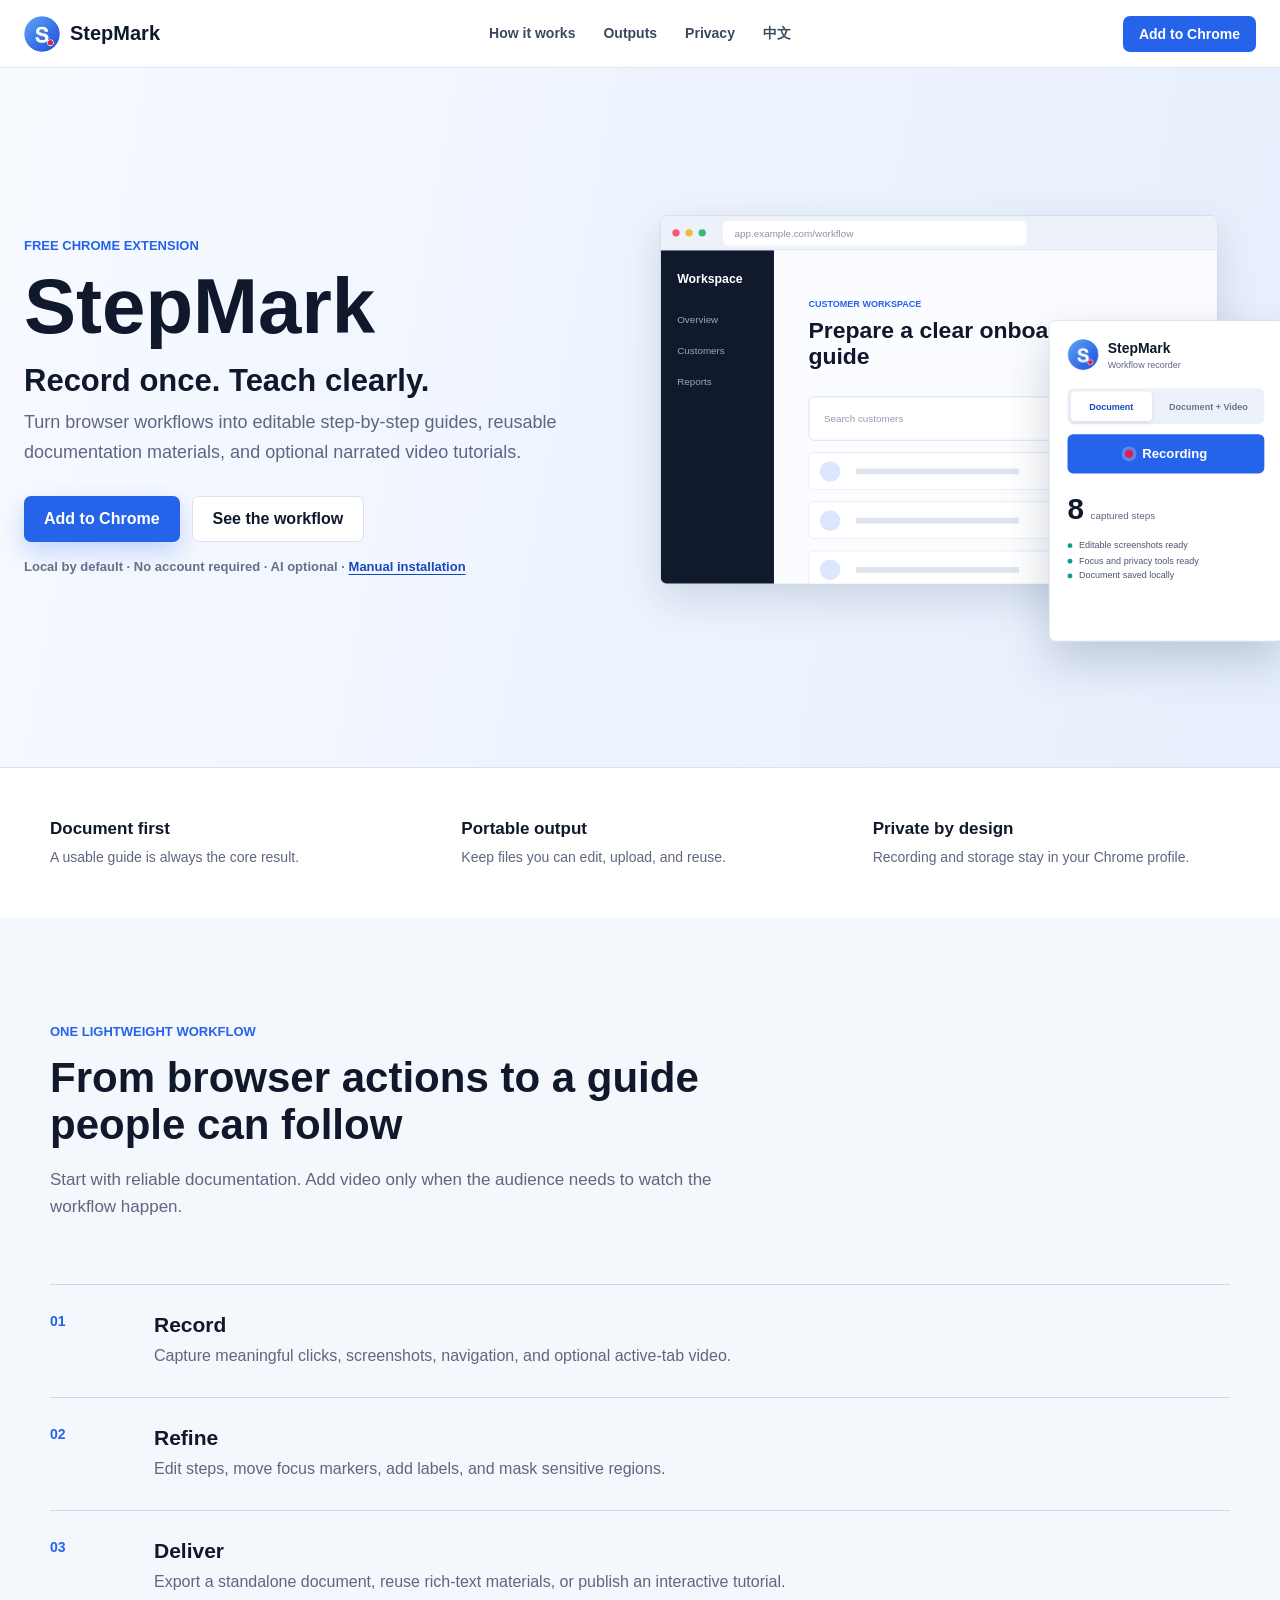
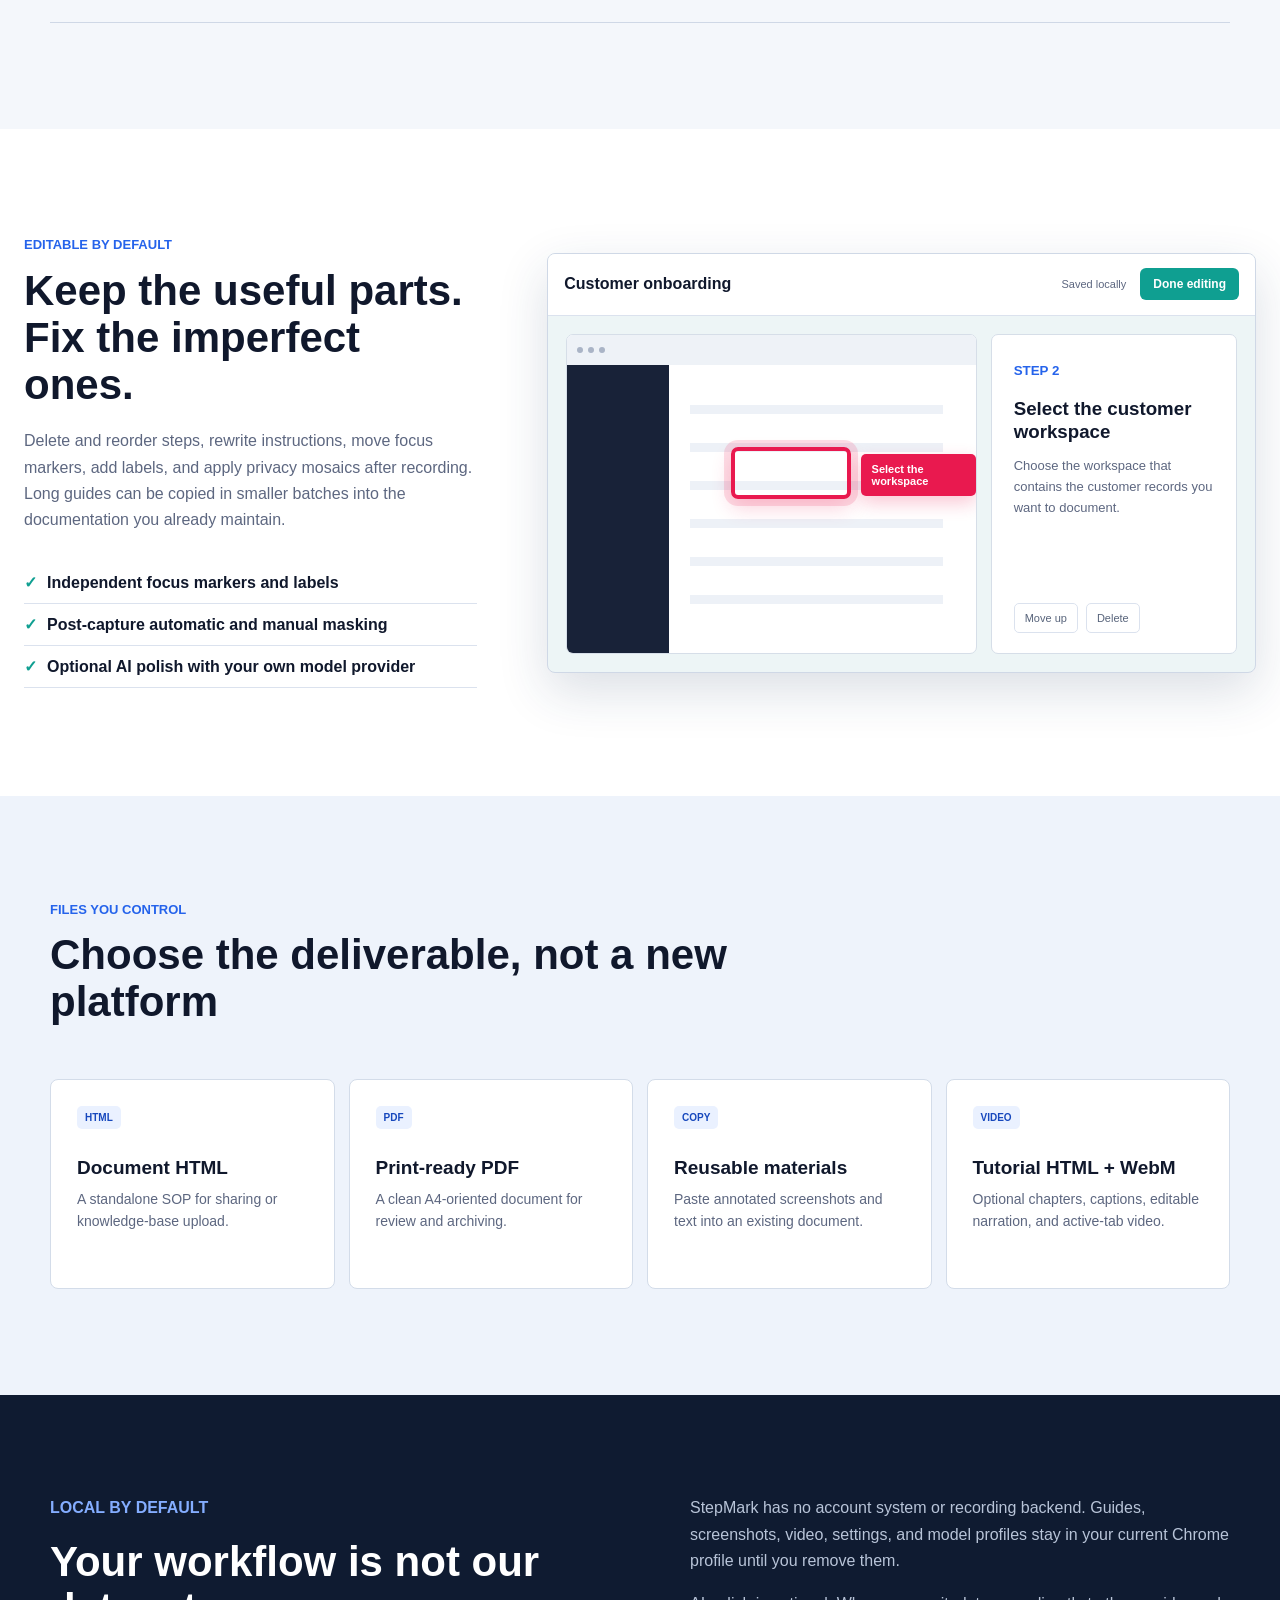
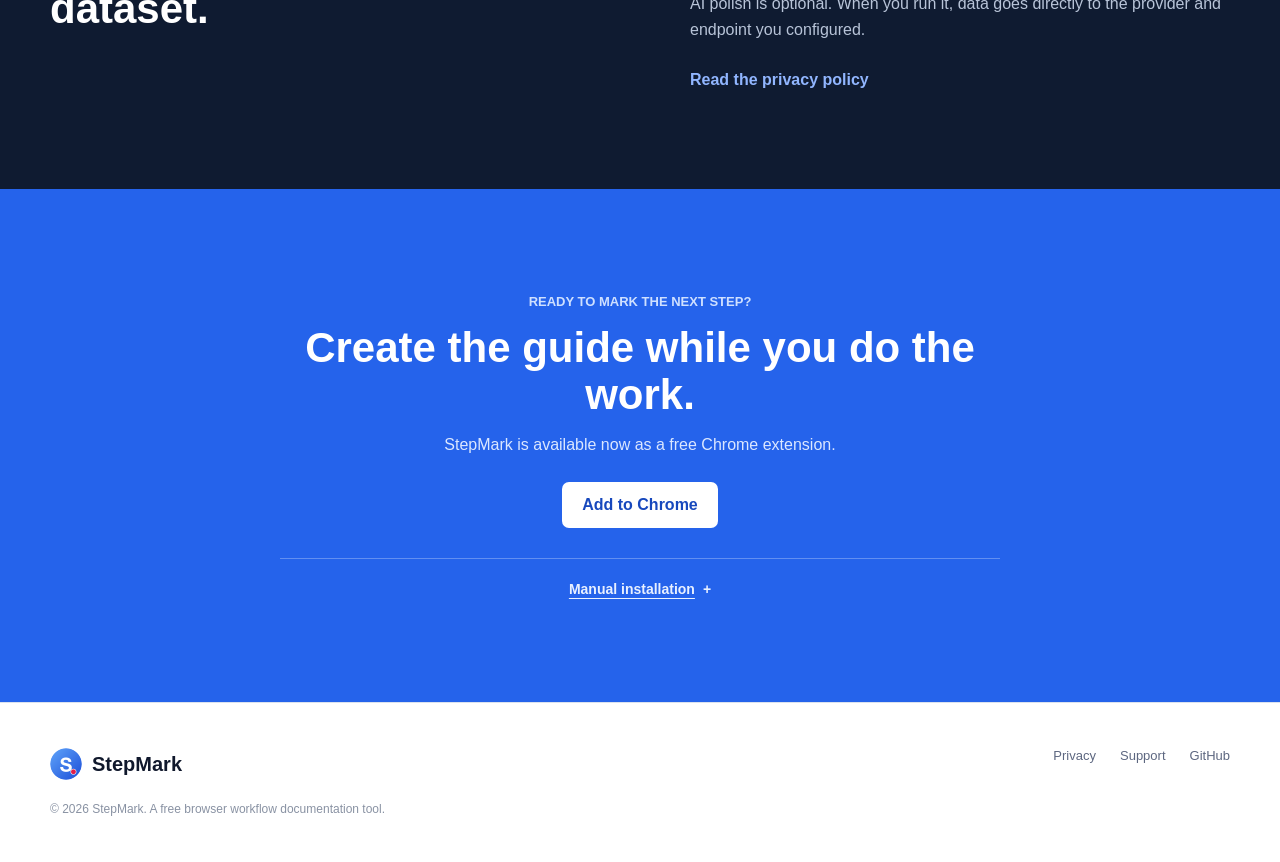
==== index.html @ d1f1b138 "feat(site): add manual extension download" ====
<!doctype html>
<html lang="en">
  <head>
    <meta charset="UTF-8" />
    <meta name="viewport" content="width=device-width, initial-scale=1.0" />
    <meta name="description" content="StepMark turns browser workflows into editable step-by-step guides and optional narrated video tutorials." />
    <meta name="theme-color" content="#2563eb" />
    <meta property="og:title" content="StepMark — Record once. Teach clearly." />
    <meta property="og:description" content="Create editable guides, reusable documentation materials, and optional narrated video tutorials from browser workflows." />
    <meta property="og:type" content="website" />
    <meta property="og:url" content="https://getstepmark.com/" />
    <meta property="og:image" content="https://getstepmark.com/assets/social-card.png" />
    <meta property="og:image:width" content="1200" />
    <meta property="og:image:height" content="630" />
    <meta name="twitter:card" content="summary_large_image" />
    <link rel="canonical" href="https://getstepmark.com/" />
    <link rel="icon" href="./assets/icon-128.png" />
    <link rel="stylesheet" href="./assets/styles.css" />
    <title>StepMark — Record once. Teach clearly.</title>
  </head>
  <body>
    <header class="site-header">
      <a class="brand" href="./" aria-label="StepMark home">
        <img src="./assets/icon-128.png" alt="" width="36" height="36" />
        <span>StepMark</span>
      </a>
      <nav aria-label="Primary navigation">
        <a href="#workflow">How it works</a>
        <a href="#outputs">Outputs</a>
        <a href="./privacy/">Privacy</a>
        <a href="./zh/" lang="zh-CN">中文</a>
      </nav>
      <a class="header-action" href="https://chromewebstore.google.com/detail/stepmark/hhkadablolalfnlkilolajdbnkolinci?utm_source=getstepmark.com&utm_medium=website&utm_campaign=official_site&utm_content=header_cta" target="_blank" rel="noopener noreferrer">Add to Chrome</a>
    </header>

    <main>
      <section class="hero" aria-labelledby="hero-title">
        <div class="hero-copy">
          <p class="eyebrow">FREE CHROME EXTENSION</p>
          <h1 id="hero-title">StepMark</h1>
          <p class="hero-line">Record once. Teach clearly.</p>
          <p class="hero-description">Turn browser workflows into editable step-by-step guides, reusable documentation materials, and optional narrated video tutorials.</p>
          <div class="hero-actions">
            <a class="button button-primary" href="https://chromewebstore.google.com/detail/stepmark/hhkadablolalfnlkilolajdbnkolinci?utm_source=getstepmark.com&utm_medium=website&utm_campaign=official_site&utm_content=hero_cta" target="_blank" rel="noopener noreferrer">Add to Chrome</a>
            <a class="button button-secondary" href="#workflow">See the workflow</a>
          </div>
          <p class="trust-line">Local by default · No account required · AI optional · <a href="#manual-install">Manual installation</a></p>
        </div>

        <div class="product-scene" aria-label="StepMark product preview">
          <div class="scene-browser">
            <div class="browser-bar"><i></i><i></i><i></i><span>app.example.com/workflow</span></div>
            <div class="browser-content">
              <div class="demo-nav"><b>Workspace</b><span>Overview</span><span>Customers</span><span>Reports</span></div>
              <div class="demo-main">
                <p class="demo-label">Customer workspace</p>
                <h2>Prepare a clear onboarding guide</h2>
                <div class="demo-controls"><span>Search customers</span><button>Open profile</button></div>
                <div class="focus-ring" aria-hidden="true"></div>
                <div class="focus-label" aria-hidden="true">Open the customer profile</div>
                <div class="demo-row"><i></i><span></span><strong></strong></div>
                <div class="demo-row"><i></i><span></span><strong></strong></div>
                <div class="demo-row"><i></i><span></span><strong></strong></div>
              </div>
            </div>
          </div>
          <aside class="scene-panel">
            <div class="panel-brand"><img src="./assets/icon-128.png" alt="" /><div><b>StepMark</b><span>Workflow recorder</span></div></div>
            <div class="mode-switch" role="group" aria-label="Preview recording mode">
              <button class="active" data-mode="document">Document</button>
              <button data-mode="video">Document + Video</button>
            </div>
            <button class="record-button"><span></span> Recording</button>
            <div class="panel-status"><b>8</b><span>captured steps</span></div>
            <ul>
              <li>Editable screenshots ready</li>
              <li>Focus and privacy tools ready</li>
              <li data-video-state>Document saved locally</li>
            </ul>
          </aside>
        </div>
      </section>

      <section class="proof-band" aria-label="Product principles">
        <div><strong>Document first</strong><span>A usable guide is always the core result.</span></div>
        <div><strong>Portable output</strong><span>Keep files you can edit, upload, and reuse.</span></div>
        <div><strong>Private by design</strong><span>Recording and storage stay in your Chrome profile.</span></div>
      </section>

      <section class="workflow-band" id="workflow">
        <div class="section-heading">
          <p class="eyebrow">ONE LIGHTWEIGHT WORKFLOW</p>
          <h2>From browser actions to a guide people can follow</h2>
          <p>Start with reliable documentation. Add video only when the audience needs to watch the workflow happen.</p>
        </div>
        <ol class="workflow-steps">
          <li><span>01</span><div><h3>Record</h3><p>Capture meaningful clicks, screenshots, navigation, and optional active-tab video.</p></div></li>
          <li><span>02</span><div><h3>Refine</h3><p>Edit steps, move focus markers, add labels, and mask sensitive regions.</p></div></li>
          <li><span>03</span><div><h3>Deliver</h3><p>Export a standalone document, reuse rich-text materials, or publish an interactive tutorial.</p></div></li>
        </ol>
      </section>

      <section class="editor-band">
        <div class="editor-copy">
          <p class="eyebrow">EDITABLE BY DEFAULT</p>
          <h2>Keep the useful parts. Fix the imperfect ones.</h2>
          <p>Delete and reorder steps, rewrite instructions, move focus markers, add labels, and apply privacy mosaics after recording. Long guides can be copied in smaller batches into the documentation you already maintain.</p>
          <ul class="check-list">
            <li>Independent focus markers and labels</li>
            <li>Post-capture automatic and manual masking</li>
            <li>Optional AI polish with your own model provider</li>
          </ul>
        </div>
        <div class="editor-preview" aria-label="Editable guide example">
          <div class="editor-toolbar"><b>Customer onboarding</b><span>Saved locally</span><button>Done editing</button></div>
          <div class="editor-layout">
            <div class="editor-shot">
              <div class="shot-window"><span></span><span></span><span></span></div>
              <div class="shot-sidebar"></div><div class="shot-content"></div>
              <div class="shot-focus"></div><div class="shot-tag">Select the workspace</div>
            </div>
            <div class="editor-step"><small>STEP 2</small><h3>Select the customer workspace</h3><p>Choose the workspace that contains the customer records you want to document.</p><div><button>Move up</button><button>Delete</button></div></div>
          </div>
        </div>
      </section>

      <section class="outputs-band" id="outputs">
        <div class="section-heading compact">
          <p class="eyebrow">FILES YOU CONTROL</p>
          <h2>Choose the deliverable, not a new platform</h2>
        </div>
        <div class="output-grid">
          <article><span>HTML</span><h3>Document HTML</h3><p>A standalone SOP for sharing or knowledge-base upload.</p></article>
          <article><span>PDF</span><h3>Print-ready PDF</h3><p>A clean A4-oriented document for review and archiving.</p></article>
          <article><span>COPY</span><h3>Reusable materials</h3><p>Paste annotated screenshots and text into an existing document.</p></article>
          <article><span>VIDEO</span><h3>Tutorial HTML + WebM</h3><p>Optional chapters, captions, editable narration, and active-tab video.</p></article>
        </div>
      </section>

      <section class="privacy-band">
        <div>
          <p class="eyebrow">LOCAL BY DEFAULT</p>
          <h2>Your workflow is not our dataset.</h2>
        </div>
        <div>
          <p>StepMark has no account system or recording backend. Guides, screenshots, video, settings, and model profiles stay in your current Chrome profile until you remove them.</p>
          <p>AI polish is optional. When you run it, data goes directly to the provider and endpoint you configured.</p>
          <a href="./privacy/">Read the privacy policy</a>
        </div>
      </section>

      <section class="launch-band" id="launch">
        <p class="eyebrow">READY TO MARK THE NEXT STEP?</p>
        <h2>Create the guide while you do the work.</h2>
        <p>StepMark is available now as a free Chrome extension.</p>
        <a class="button button-light" href="https://chromewebstore.google.com/detail/stepmark/hhkadablolalfnlkilolajdbnkolinci?utm_source=getstepmark.com&utm_medium=website&utm_campaign=official_site&utm_content=launch_cta" target="_blank" rel="noopener noreferrer">Add to Chrome</a>
        <details class="manual-install" id="manual-install">
          <summary>Manual installation</summary>
          <div class="manual-install-content">
            <p>For offline testing or when the Chrome Web Store is unavailable. Manual installations require Chrome Developer mode and do not update automatically.</p>
            <ol>
              <li>Download and unzip the package.</li>
              <li>Open <code>chrome://extensions</code> and enable Developer mode.</li>
              <li>Select <strong>Load unpacked</strong>, then choose the folder containing <code>manifest.json</code>.</li>
            </ol>
            <div class="manual-install-download">
              <div><strong>StepMark 2.1.0</strong><span>ZIP · 505 KB</span></div>
              <a class="button manual-download-button" href="./downloads/stepmark-2.1.0-chrome.zip" download>Download ZIP</a>
            </div>
            <p class="checksum"><span>SHA-256</span><code>ec865b8f825d007bffa26df8fdbb3c95c896e520505bef513f672c605494aef5</code></p>
          </div>
        </details>
      </section>
    </main>

    <footer>
      <div class="brand"><img src="./assets/icon-128.png" alt="" width="32" height="32" /><span>StepMark</span></div>
      <div><a href="./privacy/">Privacy</a><a href="./support/">Support</a><a href="https://github.com/bellapeace/flowscribe">GitHub</a></div>
      <p>© 2026 StepMark. A free browser workflow documentation tool.</p>
    </footer>
    <script src="./assets/app.js"></script>
  </body>
</html>
---- assets/styles.css ----
:root {
  color-scheme: light;
  --ink: #10182c;
  --muted: #5d6780;
  --line: #dbe2ee;
  --blue: #2563eb;
  --blue-dark: #1748bd;
  --blue-soft: #eaf1ff;
  --rose: #e9194f;
  --mint: #0f9f91;
  --paper: #ffffff;
  --wash: #f4f7fb;
  --shadow: 0 18px 50px rgba(31, 53, 91, 0.16);
  font-family: Inter, ui-sans-serif, -apple-system, BlinkMacSystemFont, "Segoe UI", sans-serif;
}

* { box-sizing: border-box; }
html { scroll-behavior: smooth; }
body { margin: 0; overflow-x: hidden; color: var(--ink); background: var(--paper); letter-spacing: 0; }
a { color: inherit; text-decoration: none; }
button, a { font: inherit; }
button { letter-spacing: 0; }

.site-header {
  position: sticky; top: 0; z-index: 50; height: 68px; padding: 0 max(24px, calc((100vw - 1240px) / 2));
  display: grid; grid-template-columns: 1fr auto 1fr; align-items: center; gap: 24px;
  background: rgba(255,255,255,.94); border-bottom: 1px solid rgba(219,226,238,.9); backdrop-filter: blur(18px);
}
.brand { display: inline-flex; align-items: center; gap: 10px; font-weight: 800; font-size: 20px; }
.brand img { border-radius: 50%; }
.site-header nav { display: flex; gap: 28px; font-size: 14px; font-weight: 650; color: #3c4862; }
.site-header nav a:hover, footer a:hover { color: var(--blue); }
.header-action { justify-self: end; padding: 10px 16px; color: white; background: var(--blue); border-radius: 7px; font-size: 14px; font-weight: 750; }

.hero {
  min-height: min(700px, calc(100svh - 96px)); max-height: 760px; overflow: hidden; position: relative;
  display: flex; align-items: center; padding: 68px max(24px, calc((100vw - 1240px) / 2));
  background: linear-gradient(100deg, #f7faff 0%, #eef4ff 48%, #e7effc 100%);
}
.hero::after { content: ""; position: absolute; inset: auto 0 0; height: 1px; background: var(--line); }
.hero-copy { position: relative; z-index: 4; width: min(590px, 48%); padding-bottom: 24px; }
.eyebrow { margin: 0 0 14px; color: var(--blue); font-size: 13px; line-height: 1.2; font-weight: 850; text-transform: uppercase; }
h1 { margin: 0; font-size: 78px; line-height: .98; font-weight: 850; }
.hero-line { margin: 18px 0 10px; font-size: 31px; line-height: 1.15; font-weight: 760; }
.hero-description { max-width: 570px; margin: 0; font-size: 18px; line-height: 1.65; color: var(--muted); }
.hero-actions { display: flex; gap: 12px; margin: 28px 0 17px; }
.button { min-height: 46px; padding: 12px 20px; display: inline-flex; align-items: center; justify-content: center; border-radius: 7px; font-weight: 780; }
.button-primary { color: white; background: var(--blue); box-shadow: 0 10px 24px rgba(37,99,235,.24); }
.button-primary:hover { background: var(--blue-dark); }
.button-secondary { background: white; border: 1px solid var(--line); }
.trust-line { margin: 0; color: #657089; font-size: 13px; font-weight: 650; }
.trust-line a { color: var(--blue-dark); text-decoration: underline; text-underline-offset: 3px; }

.product-scene { position: absolute; z-index: 2; width: 760px; height: 520px; left: calc(50% + 20px); top: 50%; transform: translate(0, -48%) scale(.82); transform-origin: left center; }
.scene-browser { position: absolute; width: 680px; height: 450px; overflow: hidden; border: 1px solid #cfd8e8; border-radius: 8px; background: white; box-shadow: var(--shadow); }
.browser-bar { height: 42px; display: flex; align-items: center; gap: 7px; padding: 0 14px; background: #edf2fa; border-bottom: 1px solid #d8e0ec; }
.browser-bar i { width: 9px; height: 9px; border-radius: 50%; background: #a9b4c7; }
.browser-bar i:first-child { background: #f55a70; }.browser-bar i:nth-child(2) { background: #f4b83c; }.browser-bar i:nth-child(3) { background: #37b979; }
.browser-bar span { margin-left: 14px; width: 370px; padding: 8px 14px; border-radius: 6px; background: white; color: #8a94a6; font-size: 12px; }
.browser-content { height: calc(100% - 42px); display: grid; grid-template-columns: 138px 1fr; }
.demo-nav { padding: 26px 20px; display: flex; flex-direction: column; gap: 24px; background: #111a2d; color: #9ba6ba; font-size: 12px; }
.demo-nav b { color: white; font-size: 15px; margin-bottom: 10px; }
.demo-main { position: relative; padding: 48px 42px; background: #fbfcff; }
.demo-label { color: var(--blue); font-size: 11px; font-weight: 800; text-transform: uppercase; }
.demo-main h2 { width: 380px; margin: 8px 0 32px; font-size: 28px; line-height: 1.15; }
.demo-controls { display: grid; grid-template-columns: 1fr auto; align-items: center; width: 440px; padding: 8px; border: 1px solid #d6deeb; border-radius: 7px; background: white; color: #939caf; font-size: 12px; }
.demo-controls span { padding-left: 10px; }.demo-controls button { padding: 11px 16px; border: 0; border-radius: 6px; color: white; background: var(--blue); font-weight: 750; }
.focus-ring { position: absolute; top: 150px; right: 34px; width: 100px; height: 62px; border: 4px solid var(--rose); border-radius: 8px; box-shadow: 0 0 0 8px rgba(233,25,79,.14), 0 9px 22px rgba(233,25,79,.3); pointer-events: none; }
.focus-label { position: absolute; top: 222px; right: 20px; padding: 9px 13px; color: white; background: var(--rose); border-radius: 5px; font-size: 11px; font-weight: 800; box-shadow: 0 8px 20px rgba(233,25,79,.25); }
.demo-row { height: 46px; margin-top: 14px; display: grid; grid-template-columns: 32px 1fr 70px; align-items: center; gap: 12px; padding: 0 13px; border: 1px solid #e4e9f1; border-radius: 6px; background: white; }
.demo-row i { width: 25px; height: 25px; border-radius: 50%; background: #dbe7ff; }.demo-row span { width: 66%; height: 7px; background: #dfe5ef; }.demo-row strong { height: 7px; background: #edf0f5; }
.scene-panel { position: absolute; z-index: 4; right: 0; bottom: 0; width: 286px; min-height: 392px; padding: 22px; border: 1px solid #d5deec; border-radius: 8px; background: white; box-shadow: 0 24px 54px rgba(31,53,91,.22); }
.panel-brand { display: flex; gap: 11px; align-items: center; }.panel-brand img { width: 38px; height: 38px; border-radius: 50%; }.panel-brand div { display: flex; flex-direction: column; }.panel-brand b { font-size: 17px; }.panel-brand span { margin-top: 3px; color: var(--muted); font-size: 11px; }
.mode-switch { display: grid; grid-template-columns: 1fr 1.3fr; gap: 5px; margin: 22px 0 12px; padding: 4px; background: #edf2fa; border-radius: 7px; }
.mode-switch button { min-height: 36px; padding: 6px; border: 0; border-radius: 5px; background: transparent; color: #69748b; font-size: 11px; font-weight: 750; cursor: pointer; }
.mode-switch button.active { color: var(--blue-dark); background: white; box-shadow: 0 2px 7px rgba(39,61,102,.12); }
.record-button { width: 100%; min-height: 48px; border: 0; border-radius: 7px; color: white; background: var(--blue); font-weight: 800; }
.record-button span { display: inline-block; width: 10px; height: 10px; margin-right: 7px; border-radius: 50%; background: var(--rose); box-shadow: 0 0 0 4px rgba(255,255,255,.24); }
.panel-status { display: flex; align-items: baseline; gap: 8px; margin: 22px 0 14px; }.panel-status b { font-size: 36px; }.panel-status span { color: var(--muted); font-size: 12px; }
.scene-panel ul { margin: 0; padding: 0; list-style: none; color: #4b576e; font-size: 11px; line-height: 1.7; }.scene-panel li::before { content: ""; display: inline-block; width: 6px; height: 6px; margin-right: 8px; border-radius: 50%; background: var(--mint); }

.proof-band { min-height: 150px; padding: 34px max(24px, calc((100vw - 1180px) / 2)); display: grid; grid-template-columns: repeat(3, 1fr); align-items: center; gap: 54px; background: white; }
.proof-band div { display: flex; flex-direction: column; gap: 8px; }.proof-band strong { font-size: 17px; }.proof-band span { color: var(--muted); font-size: 14px; line-height: 1.45; }

.workflow-band, .outputs-band { padding: 106px max(24px, calc((100vw - 1180px) / 2)); background: var(--wash); }
.section-heading { max-width: 710px; }.section-heading h2, .editor-copy h2, .privacy-band h2, .launch-band h2 { margin: 0; font-size: 42px; line-height: 1.12; }.section-heading > p:last-child { margin: 18px 0 0; color: var(--muted); font-size: 17px; line-height: 1.6; }
.workflow-steps { margin: 64px 0 0; padding: 0; list-style: none; border-top: 1px solid #cfd8e6; }
.workflow-steps li { display: grid; grid-template-columns: 84px 1fr; gap: 20px; padding: 28px 0; border-bottom: 1px solid #cfd8e6; }.workflow-steps > li > span { color: var(--blue); font-size: 14px; font-weight: 850; }.workflow-steps h3 { margin: 0 0 7px; font-size: 21px; }.workflow-steps p { margin: 0; color: var(--muted); line-height: 1.55; }

.editor-band { padding: 108px max(24px, calc((100vw - 1240px) / 2)); display: grid; grid-template-columns: .78fr 1.22fr; align-items: center; gap: 70px; background: white; }
.editor-copy p:not(.eyebrow) { margin: 20px 0; color: var(--muted); font-size: 16px; line-height: 1.65; }.check-list { margin: 28px 0 0; padding: 0; list-style: none; }.check-list li { padding: 11px 0; border-bottom: 1px solid var(--line); font-weight: 650; }.check-list li::before { content: "✓"; margin-right: 10px; color: var(--mint); font-weight: 900; }
.editor-preview { overflow: hidden; border: 1px solid #cfd8e6; border-radius: 8px; background: #edf5f6; box-shadow: var(--shadow); }
.editor-toolbar { min-height: 62px; padding: 13px 16px; display: flex; align-items: center; gap: 14px; background: white; border-bottom: 1px solid var(--line); }.editor-toolbar b { margin-right: auto; }.editor-toolbar span { color: var(--muted); font-size: 11px; }.editor-toolbar button { padding: 9px 13px; border: 0; border-radius: 6px; color: white; background: var(--mint); font-size: 12px; font-weight: 750; }
.editor-layout { padding: 18px; display: grid; grid-template-columns: 1.25fr .75fr; gap: 14px; }.editor-shot, .editor-step { min-height: 320px; position: relative; overflow: hidden; border: 1px solid #d6dee8; border-radius: 7px; background: white; }.shot-window { height: 30px; display: flex; align-items: center; gap: 5px; padding: 0 10px; background: #eef2f7; }.shot-window span { width: 6px; height: 6px; border-radius: 50%; background: #aab4c6; }.shot-sidebar { position: absolute; left: 0; top: 30px; bottom: 0; width: 25%; background: #182238; }.shot-content { position: absolute; left: 30%; right: 8%; top: 70px; bottom: 30px; background: repeating-linear-gradient(#edf1f7 0 9px, transparent 9px 38px); }.shot-focus { position: absolute; left: 40%; top: 112px; width: 120px; height: 52px; border: 4px solid var(--rose); border-radius: 7px; box-shadow: 0 0 0 7px rgba(233,25,79,.14), 0 9px 20px rgba(233,25,79,.2); }.shot-tag { position: absolute; left: calc(40% + 130px); top: 119px; max-width: 140px; padding: 9px 11px; border-radius: 5px; background: var(--rose); color: white; font-size: 11px; font-weight: 800; box-shadow: 0 7px 18px rgba(233,25,79,.24); }
.editor-step { padding: 26px 22px; }.editor-step small { color: var(--blue); font-weight: 850; }.editor-step h3 { margin: 18px 0 12px; line-height: 1.25; }.editor-step p { color: var(--muted); font-size: 13px; line-height: 1.6; }.editor-step > div { position: absolute; left: 22px; right: 22px; bottom: 20px; display: flex; gap: 8px; }.editor-step button { padding: 8px 10px; border: 1px solid var(--line); border-radius: 5px; background: white; color: #58647b; font-size: 11px; }

.outputs-band { background: #eef3fb; }.section-heading.compact { max-width: 760px; }.output-grid { margin-top: 54px; display: grid; grid-template-columns: repeat(4, 1fr); gap: 14px; }.output-grid article { min-height: 210px; padding: 26px; border: 1px solid #d3dce9; border-radius: 8px; background: white; }.output-grid article > span { display: inline-block; padding: 6px 8px; color: var(--blue-dark); background: var(--blue-soft); border-radius: 5px; font-size: 10px; font-weight: 900; }.output-grid h3 { margin: 28px 0 10px; font-size: 19px; }.output-grid p { margin: 0; color: var(--muted); font-size: 14px; line-height: 1.55; }

.privacy-band { padding: 100px max(24px, calc((100vw - 1180px) / 2)); display: grid; grid-template-columns: 1fr 1fr; gap: 100px; background: #0f1b31; color: white; }.privacy-band .eyebrow { color: #84adff; }.privacy-band p { margin: 0 0 16px; color: #b8c4d8; font-size: 16px; line-height: 1.65; }.privacy-band a { display: inline-block; margin-top: 12px; color: #91b6ff; font-weight: 750; }
.launch-band { padding: 105px 24px; text-align: center; background: var(--blue); color: white; }.launch-band .eyebrow { color: #cfe0ff; }.launch-band h2 { max-width: 780px; margin-inline: auto; }.launch-band > p:not(.eyebrow) { margin: 18px 0 28px; color: #dbe7ff; }.button-light { color: var(--blue-dark); background: white; }
.manual-install { width: min(720px, 100%); margin: 30px auto 0; padding-top: 22px; border-top: 1px solid rgba(255,255,255,.28); text-align: left; }
.manual-install summary { width: max-content; margin: 0 auto; color: #e8f0ff; font-size: 14px; font-weight: 750; cursor: pointer; list-style: none; text-decoration: underline; text-underline-offset: 4px; }
.manual-install summary::-webkit-details-marker { display: none; }
.manual-install summary::after { content: "+"; display: inline-block; margin-left: 8px; text-decoration: none; }
.manual-install[open] summary::after { content: "−"; }
.manual-install-content { margin-top: 22px; padding: 24px; border: 1px solid rgba(255,255,255,.24); border-radius: 8px; background: rgba(13,53,151,.28); }
.manual-install-content > p:first-child { margin: 0; color: #e1ebff; font-size: 14px; line-height: 1.6; }
.manual-install-content ol { margin: 18px 0; padding-left: 22px; color: #f4f7ff; font-size: 14px; line-height: 1.8; }
.manual-install-content code { padding: 2px 5px; border-radius: 4px; background: rgba(7,30,89,.36); font-size: 12px; }
.manual-install-download { display: flex; align-items: center; justify-content: space-between; gap: 18px; padding-top: 18px; border-top: 1px solid rgba(255,255,255,.22); }
.manual-install-download > div { display: flex; flex-direction: column; gap: 4px; }
.manual-install-download span { color: #cbdcff; font-size: 12px; }
.manual-download-button { min-height: 42px; padding: 10px 16px; border: 1px solid rgba(255,255,255,.58); color: white; background: transparent; font-size: 13px; }
.manual-download-button:hover { background: rgba(255,255,255,.12); }
.checksum { display: grid; grid-template-columns: auto 1fr; gap: 10px; align-items: start; margin: 16px 0 0; color: #bdd1fa; font-size: 11px; }
.checksum code { overflow-wrap: anywhere; color: #e9f0ff; }
footer { min-height: 160px; padding: 42px max(24px, calc((100vw - 1180px) / 2)); display: grid; grid-template-columns: 1fr auto; align-content: center; gap: 22px; border-top: 1px solid var(--line); }.footer .brand { font-size: 18px; } footer > div:nth-child(2) { display: flex; gap: 24px; color: var(--muted); font-size: 13px; } footer p { grid-column: 1 / -1; margin: 0; color: #8992a3; font-size: 12px; }

.legal-page { min-height: 100vh; background: var(--wash); }.legal-main { width: min(860px, calc(100% - 40px)); margin: 0 auto; padding: 72px 0 110px; }.legal-main h1 { font-size: 52px; }.legal-main .lead { margin: 18px 0 42px; color: var(--muted); font-size: 17px; line-height: 1.6; }.legal-main section { padding: 24px 0; border-top: 1px solid var(--line); }.legal-main h2 { margin: 0 0 13px; font-size: 22px; }.legal-main p, .legal-main li { color: #505d75; line-height: 1.7; }.legal-main code { padding: 2px 5px; background: #e7edf7; border-radius: 4px; }.legal-main a { color: var(--blue); text-decoration: underline; text-underline-offset: 3px; }

@media (max-width: 980px) {
  .site-header { grid-template-columns: 1fr auto; }.site-header nav { display: none; }
  .hero { min-height: 820px; max-height: none; align-items: flex-start; padding-top: 70px; }.hero-copy { width: 100%; max-width: 650px; }.product-scene { top: 480px; left: 50%; transform: translateX(-48%) scale(.82); transform-origin: top center; }
  .editor-band { grid-template-columns: 1fr; }.editor-copy { max-width: 720px; }.output-grid { grid-template-columns: repeat(2, 1fr); }
}

@media (min-width: 981px) and (max-width: 1200px) {
  .site-header { padding-inline: 20px; }
  .site-header nav { gap: 20px; }
  .hero { padding-inline: 24px; }
  .hero-copy { width: 50%; }
  .product-scene { left: 52%; transform: translate(0, -48%) scale(.72); transform-origin: left center; }
}

@media (max-width: 680px) {
  .site-header { height: 62px; padding-inline: 16px; }.header-action { padding: 9px 12px; }
  .hero { min-height: 760px; padding: 54px 20px 0; }.hero-copy { padding: 0; } h1 { font-size: 54px; }.hero-line { font-size: 25px; }.hero-description { font-size: 16px; }.hero-actions { flex-wrap: wrap; }.button { min-width: 150px; }.trust-line { line-height: 1.6; }
  .product-scene { top: 450px; width: 690px; transform: translateX(-46%) scale(.56); }.scene-panel { right: 12px; }
  .proof-band { grid-template-columns: 1fr; gap: 24px; padding-block: 34px; }.workflow-band, .outputs-band, .editor-band { padding: 76px 20px; }.section-heading h2, .editor-copy h2, .privacy-band h2, .launch-band h2 { font-size: 32px; }
  .manual-install-content { padding: 20px; }.manual-install-download { align-items: stretch; flex-direction: column; }.manual-download-button { width: 100%; }.checksum { grid-template-columns: 1fr; }
  .workflow-steps li { grid-template-columns: 52px 1fr; }.editor-layout { grid-template-columns: 1fr; }.editor-shot { min-height: 280px; }.editor-step { min-height: 250px; }.output-grid { grid-template-columns: 1fr; }.output-grid article { min-height: 170px; }.privacy-band { grid-template-columns: 1fr; gap: 35px; padding: 76px 20px; }.launch-band { padding: 76px 20px; }
  footer { grid-template-columns: 1fr; } footer > div:nth-child(2) { flex-wrap: wrap; } footer p { grid-column: 1; }
  .legal-main { padding-top: 52px; }.legal-main h1 { font-size: 40px; }
}

@media (prefers-reduced-motion: reduce) { html { scroll-behavior: auto; } }
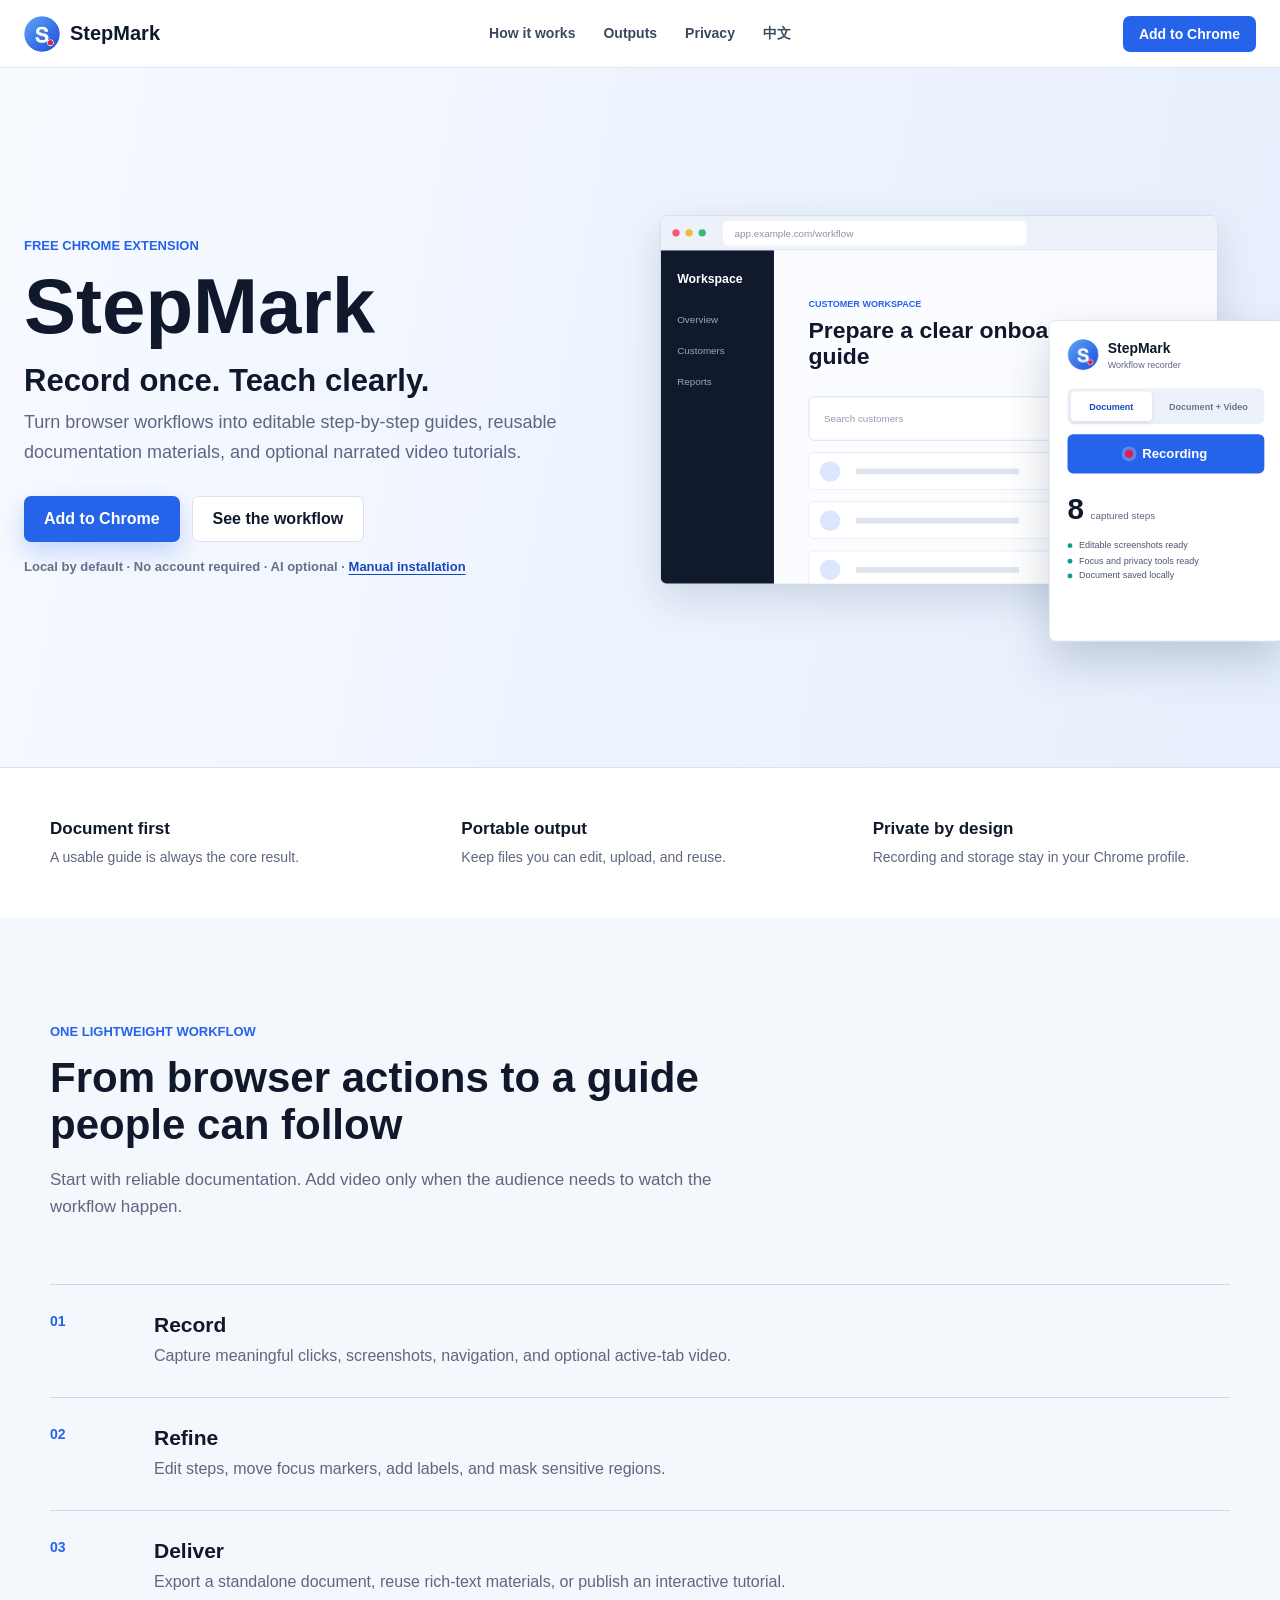
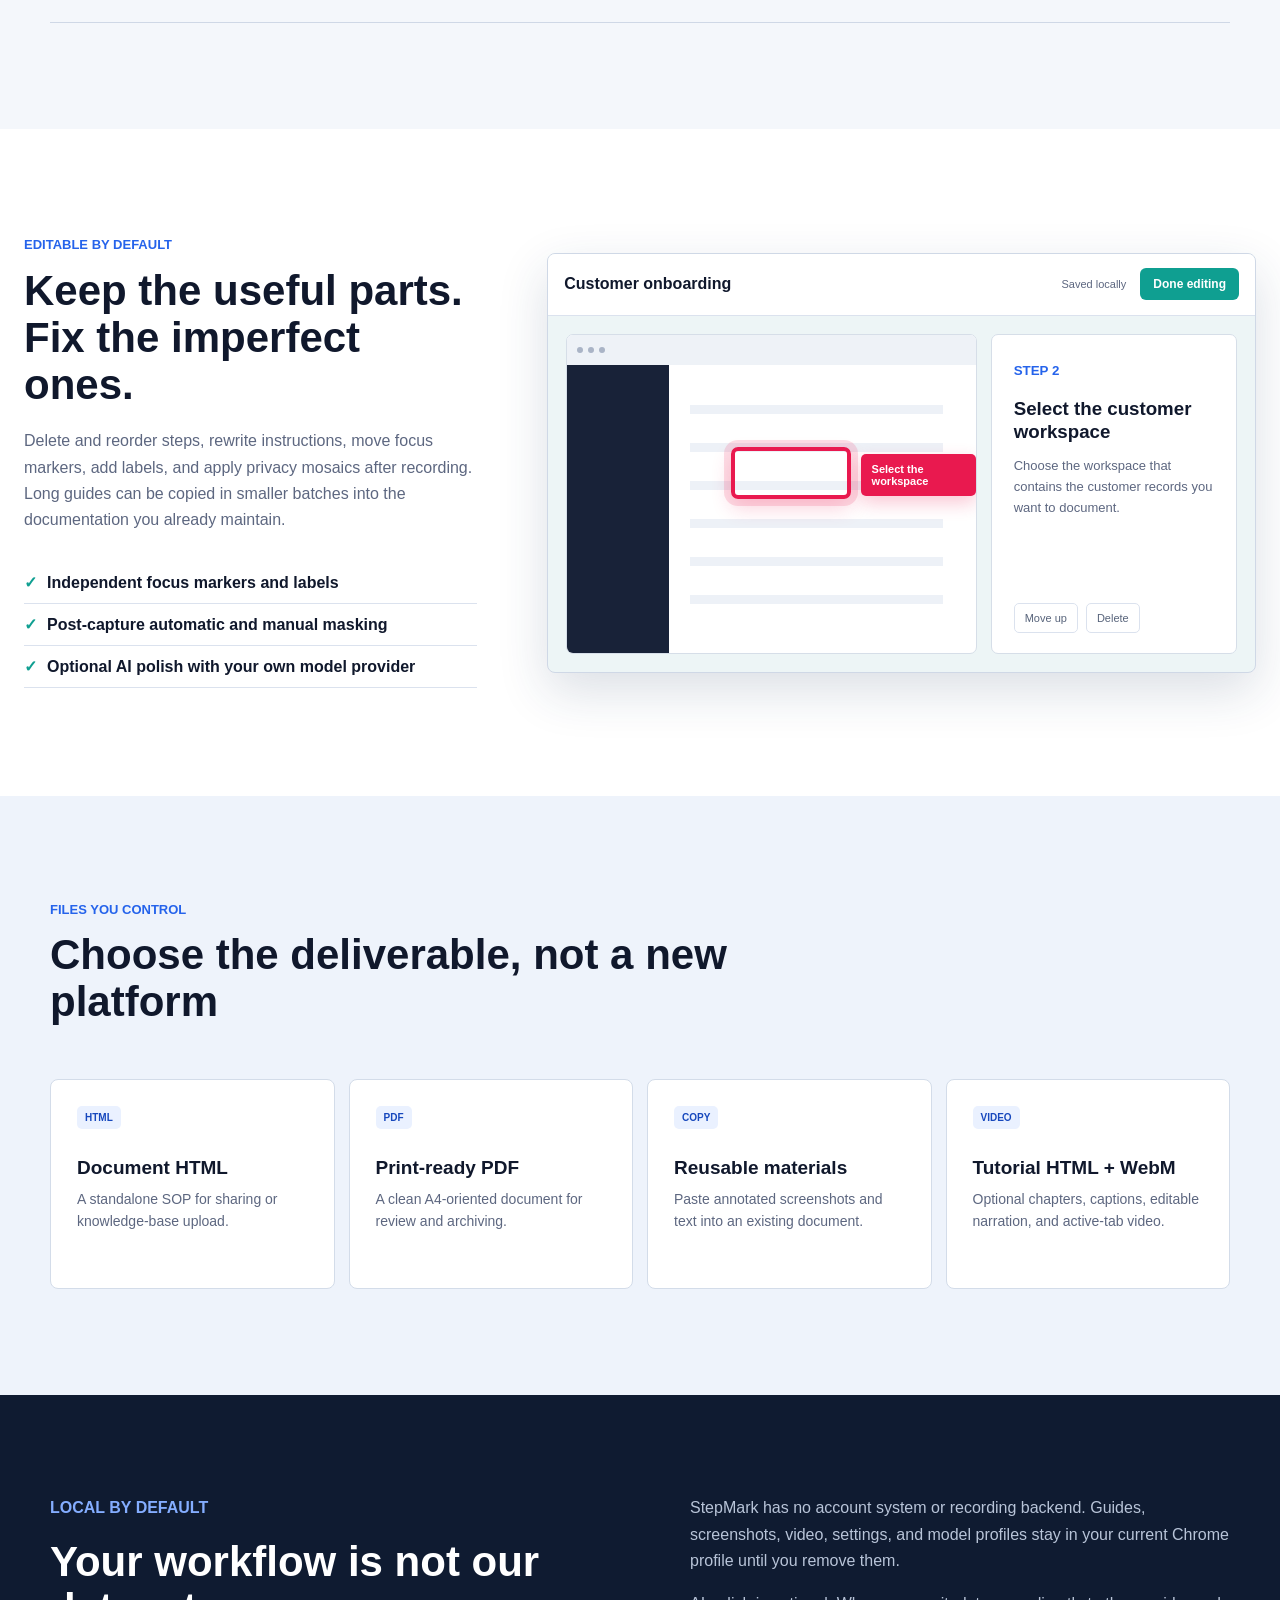
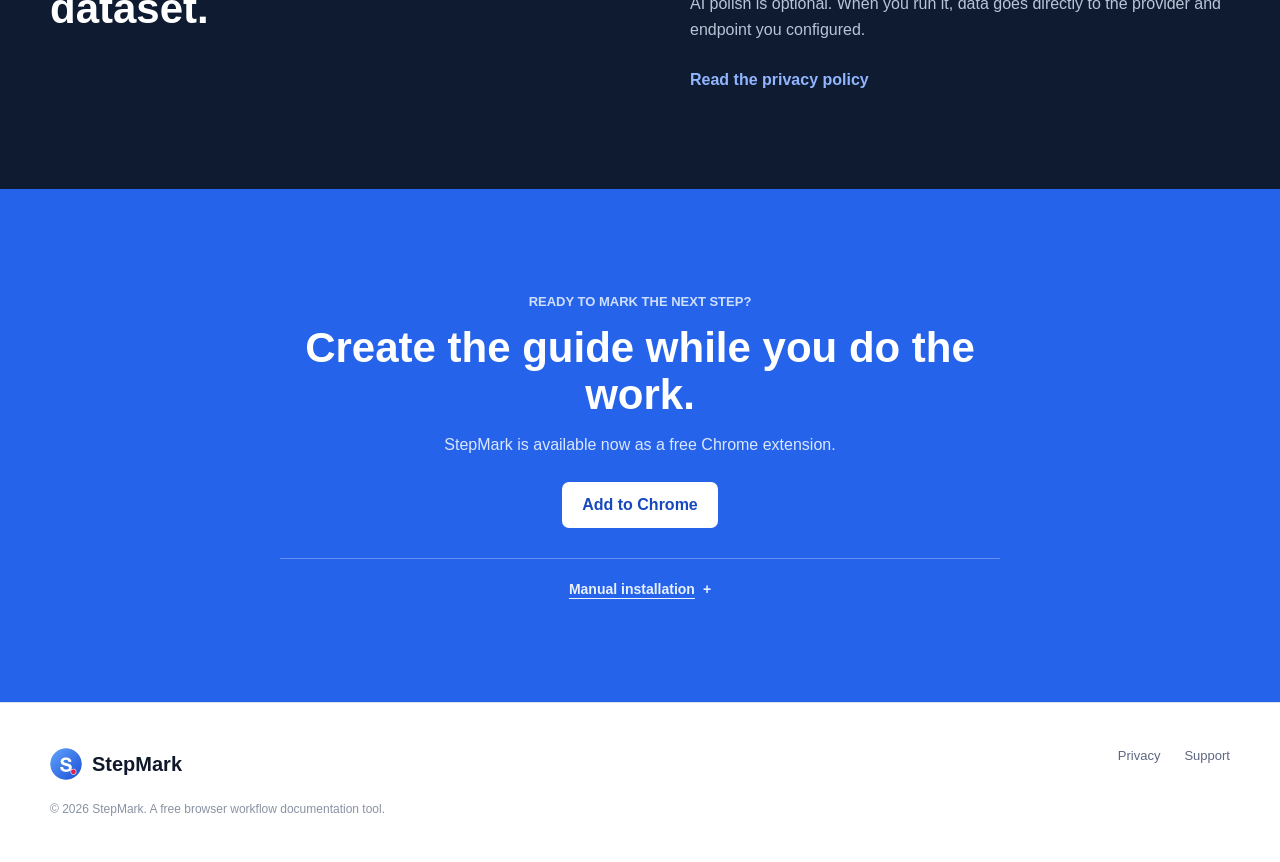
==== commit ce1257d1: "chore(site): remove premature GitHub links" ====
--- a/index.html
+++ b/index.html
@@ -3,6 +3,17 @@
   <head>
     <meta charset="UTF-8" />
     <meta name="viewport" content="width=device-width, initial-scale=1.0" />
+    <!-- Google tag (gtag.js) -->
+    <script async src="https://www.googletagmanager.com/gtag/js?id=G-LZE14VKEYF"></script>
+    <script>
+      window.dataLayer = window.dataLayer || [];
+      function gtag(){dataLayer.push(arguments);}
+      gtag('js', new Date());
+      gtag('config', 'G-LZE14VKEYF', {
+        allow_google_signals: false,
+        allow_ad_personalization_signals: false
+      });
+    </script>
     <meta name="description" content="StepMark turns browser workflows into editable step-by-step guides and optional narrated video tutorials." />
     <meta name="theme-color" content="#2563eb" />
     <meta property="og:title" content="StepMark — Record once. Teach clearly." />
@@ -30,7 +41,7 @@
         <a href="./privacy/">Privacy</a>
         <a href="./zh/" lang="zh-CN">中文</a>
       </nav>
-      <a class="header-action" href="https://chromewebstore.google.com/detail/stepmark/hhkadablolalfnlkilolajdbnkolinci?utm_source=getstepmark.com&utm_medium=website&utm_campaign=official_site&utm_content=header_cta" target="_blank" rel="noopener noreferrer">Add to Chrome</a>
+      <a class="header-action" href="https://chromewebstore.google.com/detail/stepmark/hhkadablolalfnlkilolajdbnkolinci?utm_source=getstepmark.com&utm_medium=website&utm_campaign=official_site&utm_content=header_cta" target="_blank" rel="noopener noreferrer" data-analytics-event="chrome_store_click" data-analytics-location="header">Add to Chrome</a>
     </header>
 
     <main>
@@ -41,7 +52,7 @@
           <p class="hero-line">Record once. Teach clearly.</p>
           <p class="hero-description">Turn browser workflows into editable step-by-step guides, reusable documentation materials, and optional narrated video tutorials.</p>
           <div class="hero-actions">
-            <a class="button button-primary" href="https://chromewebstore.google.com/detail/stepmark/hhkadablolalfnlkilolajdbnkolinci?utm_source=getstepmark.com&utm_medium=website&utm_campaign=official_site&utm_content=hero_cta" target="_blank" rel="noopener noreferrer">Add to Chrome</a>
+            <a class="button button-primary" href="https://chromewebstore.google.com/detail/stepmark/hhkadablolalfnlkilolajdbnkolinci?utm_source=getstepmark.com&utm_medium=website&utm_campaign=official_site&utm_content=hero_cta" target="_blank" rel="noopener noreferrer" data-analytics-event="chrome_store_click" data-analytics-location="hero">Add to Chrome</a>
             <a class="button button-secondary" href="#workflow">See the workflow</a>
           </div>
           <p class="trust-line">Local by default · No account required · AI optional · <a href="#manual-install">Manual installation</a></p>
@@ -153,7 +164,7 @@
         <p class="eyebrow">READY TO MARK THE NEXT STEP?</p>
         <h2>Create the guide while you do the work.</h2>
         <p>StepMark is available now as a free Chrome extension.</p>
-        <a class="button button-light" href="https://chromewebstore.google.com/detail/stepmark/hhkadablolalfnlkilolajdbnkolinci?utm_source=getstepmark.com&utm_medium=website&utm_campaign=official_site&utm_content=launch_cta" target="_blank" rel="noopener noreferrer">Add to Chrome</a>
+        <a class="button button-light" href="https://chromewebstore.google.com/detail/stepmark/hhkadablolalfnlkilolajdbnkolinci?utm_source=getstepmark.com&utm_medium=website&utm_campaign=official_site&utm_content=launch_cta" target="_blank" rel="noopener noreferrer" data-analytics-event="chrome_store_click" data-analytics-location="launch">Add to Chrome</a>
         <details class="manual-install" id="manual-install">
           <summary>Manual installation</summary>
           <div class="manual-install-content">
@@ -161,13 +172,13 @@
             <ol>
               <li>Download and unzip the package.</li>
               <li>Open <code>chrome://extensions</code> and enable Developer mode.</li>
-              <li>Select <strong>Load unpacked</strong>, then choose the folder containing <code>manifest.json</code>.</li>
+              <li>Select <strong>Load unpacked</strong>.</li>
+              <li>Choose the extracted StepMark folder.</li>
             </ol>
             <div class="manual-install-download">
               <div><strong>StepMark 2.1.0</strong><span>ZIP · 505 KB</span></div>
-              <a class="button manual-download-button" href="./downloads/stepmark-2.1.0-chrome.zip" download>Download ZIP</a>
+              <a class="button manual-download-button" href="./downloads/stepmark-2.1.0-chrome.zip" download data-analytics-event="manual_zip_download" data-analytics-location="manual_install">Download ZIP</a>
             </div>
-            <p class="checksum"><span>SHA-256</span><code>ec865b8f825d007bffa26df8fdbb3c95c896e520505bef513f672c605494aef5</code></p>
           </div>
         </details>
       </section>
@@ -175,7 +186,7 @@
 
     <footer>
       <div class="brand"><img src="./assets/icon-128.png" alt="" width="32" height="32" /><span>StepMark</span></div>
-      <div><a href="./privacy/">Privacy</a><a href="./support/">Support</a><a href="https://github.com/bellapeace/flowscribe">GitHub</a></div>
+      <div><a href="./privacy/">Privacy</a><a href="./support/">Support</a></div>
       <p>© 2026 StepMark. A free browser workflow documentation tool.</p>
     </footer>
     <script src="./assets/app.js"></script>
--- a/assets/styles.css
+++ b/assets/styles.css
@@ -112,8 +112,6 @@
 .manual-install-download span { color: #cbdcff; font-size: 12px; }
 .manual-download-button { min-height: 42px; padding: 10px 16px; border: 1px solid rgba(255,255,255,.58); color: white; background: transparent; font-size: 13px; }
 .manual-download-button:hover { background: rgba(255,255,255,.12); }
-.checksum { display: grid; grid-template-columns: auto 1fr; gap: 10px; align-items: start; margin: 16px 0 0; color: #bdd1fa; font-size: 11px; }
-.checksum code { overflow-wrap: anywhere; color: #e9f0ff; }
 footer { min-height: 160px; padding: 42px max(24px, calc((100vw - 1180px) / 2)); display: grid; grid-template-columns: 1fr auto; align-content: center; gap: 22px; border-top: 1px solid var(--line); }.footer .brand { font-size: 18px; } footer > div:nth-child(2) { display: flex; gap: 24px; color: var(--muted); font-size: 13px; } footer p { grid-column: 1 / -1; margin: 0; color: #8992a3; font-size: 12px; }
 
 .legal-page { min-height: 100vh; background: var(--wash); }.legal-main { width: min(860px, calc(100% - 40px)); margin: 0 auto; padding: 72px 0 110px; }.legal-main h1 { font-size: 52px; }.legal-main .lead { margin: 18px 0 42px; color: var(--muted); font-size: 17px; line-height: 1.6; }.legal-main section { padding: 24px 0; border-top: 1px solid var(--line); }.legal-main h2 { margin: 0 0 13px; font-size: 22px; }.legal-main p, .legal-main li { color: #505d75; line-height: 1.7; }.legal-main code { padding: 2px 5px; background: #e7edf7; border-radius: 4px; }.legal-main a { color: var(--blue); text-decoration: underline; text-underline-offset: 3px; }
@@ -137,7 +135,7 @@
   .hero { min-height: 760px; padding: 54px 20px 0; }.hero-copy { padding: 0; } h1 { font-size: 54px; }.hero-line { font-size: 25px; }.hero-description { font-size: 16px; }.hero-actions { flex-wrap: wrap; }.button { min-width: 150px; }.trust-line { line-height: 1.6; }
   .product-scene { top: 450px; width: 690px; transform: translateX(-46%) scale(.56); }.scene-panel { right: 12px; }
   .proof-band { grid-template-columns: 1fr; gap: 24px; padding-block: 34px; }.workflow-band, .outputs-band, .editor-band { padding: 76px 20px; }.section-heading h2, .editor-copy h2, .privacy-band h2, .launch-band h2 { font-size: 32px; }
-  .manual-install-content { padding: 20px; }.manual-install-download { align-items: stretch; flex-direction: column; }.manual-download-button { width: 100%; }.checksum { grid-template-columns: 1fr; }
+  .manual-install-content { padding: 20px; }.manual-install-download { align-items: stretch; flex-direction: column; }.manual-download-button { width: 100%; }
   .workflow-steps li { grid-template-columns: 52px 1fr; }.editor-layout { grid-template-columns: 1fr; }.editor-shot { min-height: 280px; }.editor-step { min-height: 250px; }.output-grid { grid-template-columns: 1fr; }.output-grid article { min-height: 170px; }.privacy-band { grid-template-columns: 1fr; gap: 35px; padding: 76px 20px; }.launch-band { padding: 76px 20px; }
   footer { grid-template-columns: 1fr; } footer > div:nth-child(2) { flex-wrap: wrap; } footer p { grid-column: 1; }
   .legal-main { padding-top: 52px; }.legal-main h1 { font-size: 40px; }
